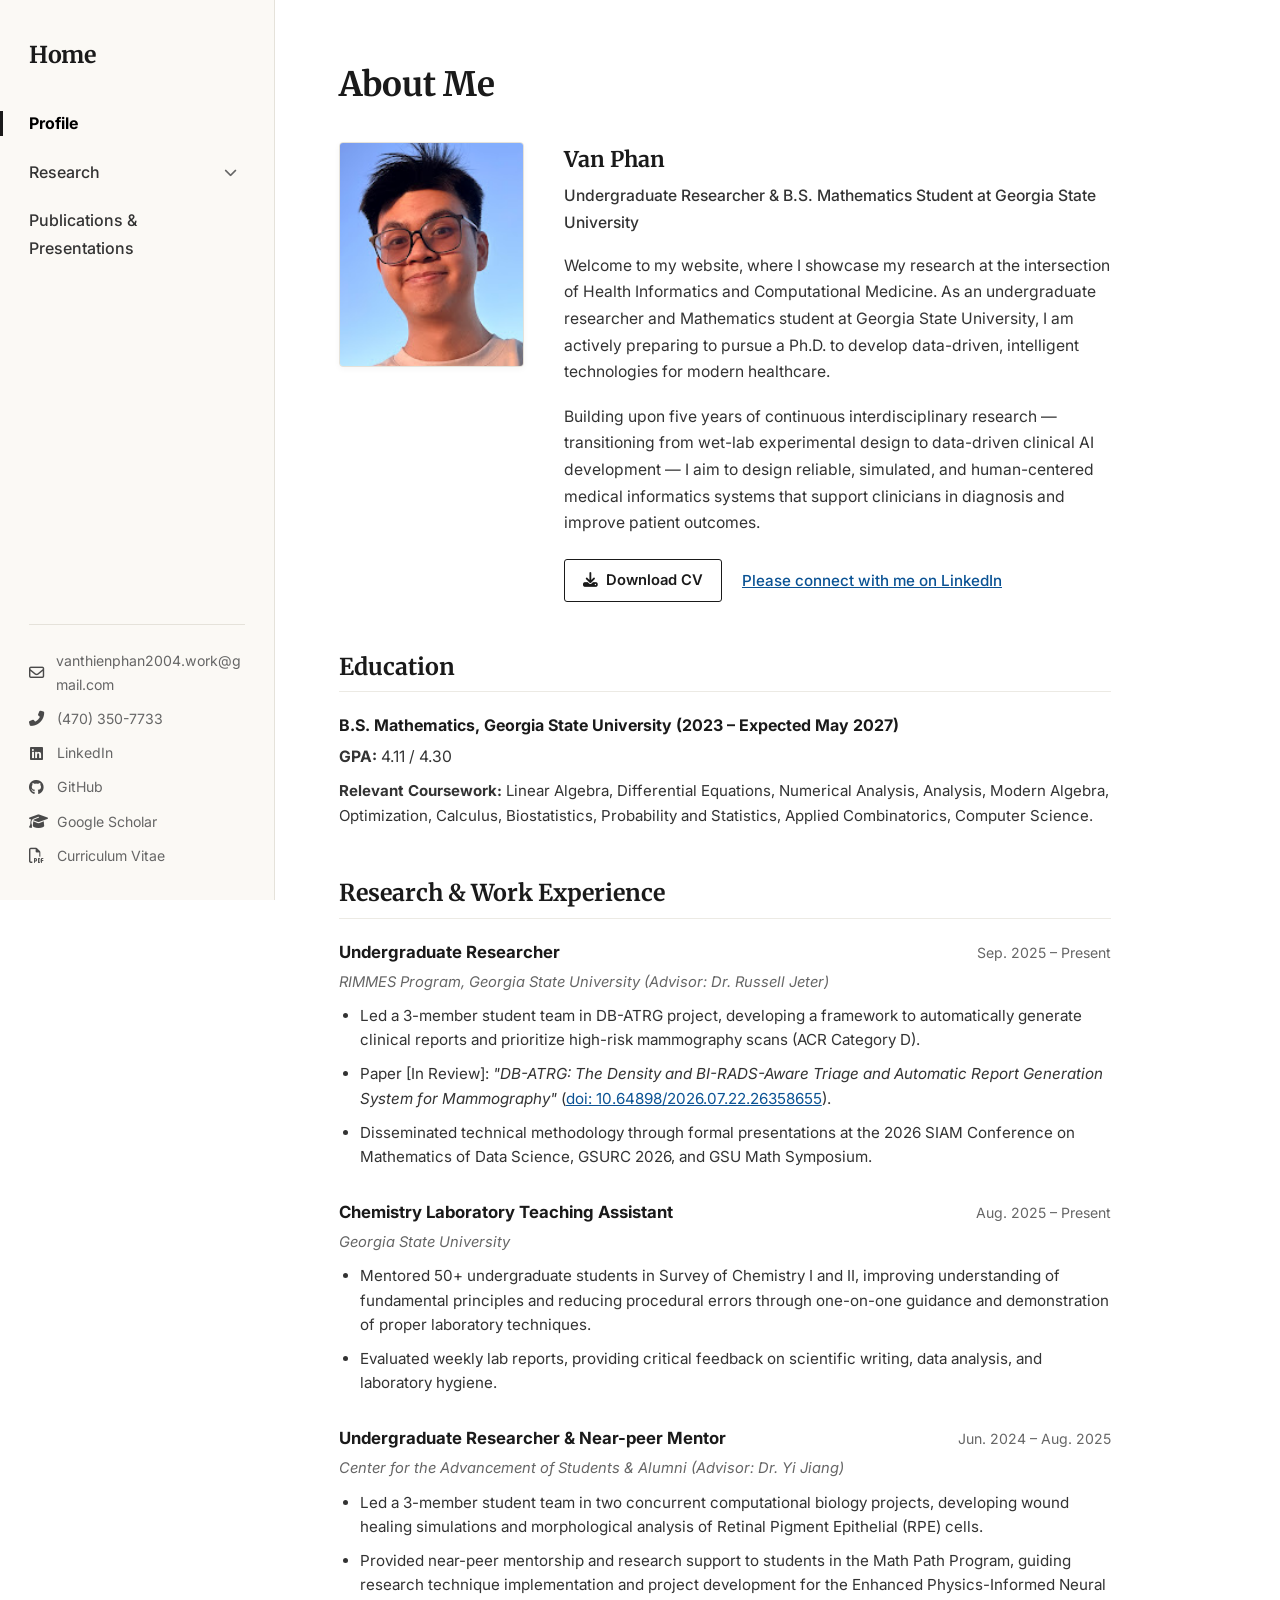
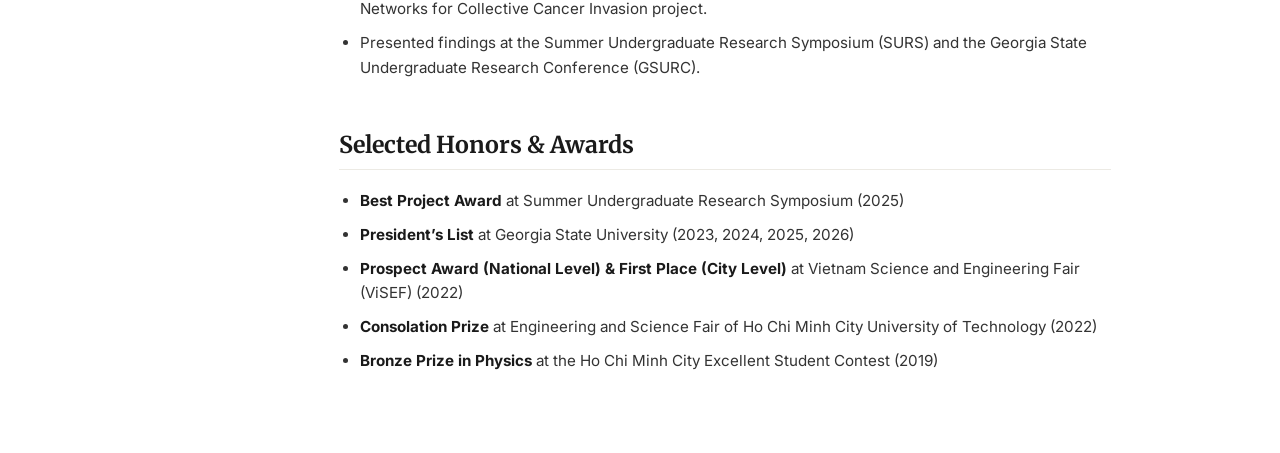
==== index.html @ c74ce510 "Big Upgrade: - New multipages UI - New Projects" ====
<!DOCTYPE html>
<html lang="en">

<head>
    <meta charset="UTF-8">
    <meta name="viewport" content="width=device-width, initial-scale=1.0">
    <meta name="description"
        content="Van Phan — Researcher in Health Informatics, Computational Medicine, and Biomedical Sciences at Georgia State University.">
    <title>Van Phan | Profile & Research</title>

    <!-- Font Awesome & CSS -->
    <link rel="stylesheet" href="https://cdnjs.cloudflare.com/ajax/libs/font-awesome/6.5.1/css/all.min.css">
    <link rel="stylesheet" href="styles.css">
</head>

<body>
    <!-- Mobile Sticky Header -->
    <header class="mobile-header">
        <a href="index.html" class="mobile-title">Home</a>
        <button class="mobile-toggle" id="mobileToggle" aria-label="Toggle Navigation">
            <span></span>
            <span></span>
            <span></span>
        </button>
    </header>

    <div class="sidebar-overlay" id="sidebarOverlay"></div>

    <div class="app-container">
        <!-- Sidebar Navigation (Desktop Left Column) -->
        <aside class="sidebar" id="sidebar">
            <div class="sidebar-top">
                <a href="index.html" class="sidebar-brand">
                    <div class="sidebar-title">Home</div>
                </a>

                <nav class="sidebar-nav">
                    <ul class="nav-list">
                        <li class="nav-item">
                            <div class="nav-link-row">
                                <a href="index.html" class="nav-link active">Profile</a>
                            </div>
                        </li>
                        <li class="nav-item">
                            <div class="nav-link-row">
                                <a href="research.html" class="nav-link">Research</a>
                                <button type="button" class="dropdown-toggle-btn" aria-label="Toggle Research Menu">
                                    <i class="fas fa-chevron-down dropdown-icon"></i>
                                </button>
                            </div>
                            <ul class="sub-nav-list">
                                <li><a href="research/db-atrg.html" class="sub-nav-link">DB-ATRG Mammography</a></li>
                                <li><a href="research/stroke-rehab.html" class="sub-nav-link">Time Series Classification</a></li>
                                <li><a href="research/wound-healing.html" class="sub-nav-link">Modeling Wound Healing</a></li>
                                <li><a href="research/rpe-morphology.html" class="sub-nav-link">Morphological Analysis</a></li>
                                <li><a href="research/pinns-cancer.html" class="sub-nav-link">Enhanced PINNs</a></li>
                                <li><a href="research/acharan-sulfate.html" class="sub-nav-link">Laboratory Rearing Model</a></li>
                            </ul>
                        </li>
                        <li class="nav-item">
                            <div class="nav-link-row">
                                <a href="publications.html" class="nav-link">Publications &amp; Presentations</a>
                            </div>
                        </li>
                    </ul>
                </nav>
            </div>

            <!-- Contact & Social Details -->
            <div class="sidebar-contact">
                <ul class="contact-list">
                    <li class="contact-item">
                        <a href="mailto:vanthienphan2004.work@gmail.com" onclick="copyEmail(event)" title="Click to copy email">
                            <i class="far fa-envelope"></i>
                            <span>vanthienphan2004.work@gmail.com</span>
                        </a>
                    </li>
                    <li class="contact-item">
                        <a href="tel:+14703507733">
                            <i class="fas fa-phone-alt"></i>
                            <span>(470) 350-7733</span>
                        </a>
                    </li>
                    <li class="contact-item">
                        <a href="https://www.linkedin.com/in/van-phan-241770242/" target="_blank" rel="noopener noreferrer">
                            <i class="fab fa-linkedin"></i>
                            <span>LinkedIn</span>
                        </a>
                    </li>
                    <li class="contact-item">
                        <a href="https://github.com/vanthienphan2004" target="_blank" rel="noopener noreferrer">
                            <i class="fab fa-github"></i>
                            <span>GitHub</span>
                        </a>
                    </li>
                    <li class="contact-item">
                        <a href="https://scholar.google.com/citations?view_op=list_works&hl=en&user=SaQCGggAAAAJ" target="_blank" rel="noopener noreferrer">
                            <i class="fas fa-graduation-cap"></i>
                            <span>Google Scholar</span>
                        </a>
                    </li>
                    <li class="contact-item">
                        <a href="VanPhan_Resume.pdf" target="_blank" rel="noopener noreferrer">
                            <i class="far fa-file-pdf"></i>
                            <span>Curriculum Vitae</span>
                        </a>
                    </li>
                </ul>
            </div>
        </aside>

        <!-- Main Content Area -->
        <main class="main-wrapper">
            <div class="content-container">
                <!-- About Me Section -->
                <section class="profile-section">
                    <h1 class="page-title">About Me</h1>
                    
                    <div class="profile-header-grid">
                        <div class="profile-avatar-box">
                            <img src="images/profile_picture.JPG" alt="Van Phan" class="profile-avatar-img">
                        </div>

                        <div class="profile-bio-box">
                            <div class="profile-name">Van Phan</div>
                            <div class="profile-role">Undergraduate Researcher &amp; B.S. Mathematics Student at Georgia State University</div>
                            
                            <p>
                                Welcome to my website, where I showcase my research at the intersection of Health Informatics and Computational Medicine. As an undergraduate researcher and Mathematics student at Georgia State University, I am actively preparing to pursue a Ph.D. to develop data-driven, intelligent technologies for modern healthcare.
                            </p>
                            <p>
                                Building upon five years of continuous interdisciplinary research — transitioning from wet-lab experimental design to data-driven clinical AI development — I aim to design reliable, simulated, and human-centered medical informatics systems that support clinicians in diagnosis and improve patient outcomes.
                            </p>

                            <div class="profile-actions">
                                <a href="VanPhan_Resume.pdf" class="btn-cv" target="_blank" rel="noopener noreferrer">
                                    <i class="fas fa-download"></i> Download CV
                                </a>
                                <a href="https://www.linkedin.com/in/van-phan-241770242/" class="btn-link-action" target="_blank" rel="noopener noreferrer">
                                    Please connect with me on LinkedIn
                                </a>
                            </div>
                        </div>
                    </div>
                </section>

                <!-- Education Section -->
                <section class="education-section">
                    <h2 class="block-title">Education</h2>
                    <div class="education-block">
                        <div class="education-title">B.S. Mathematics, Georgia State University (2023 – Expected May 2027)</div>
                        <p style="margin-bottom: 0.5rem;"><strong>GPA:</strong> 4.11 / 4.30</p>
                        <p class="coursework-text">
                            <strong>Relevant Coursework:</strong> Linear Algebra, Differential Equations, Numerical Analysis, Analysis, Modern Algebra, Optimization, Calculus, Biostatistics, Probability and Statistics, Applied Combinatorics, Computer Science.
                        </p>
                    </div>
                </section>

                <!-- Research & Work Experience Section -->
                <section class="experience-section">
                    <h2 class="block-title">Research &amp; Work Experience</h2>

                    <!-- RIMMES -->
                    <div class="experience-block">
                        <div class="experience-header">
                            <div class="experience-title">Undergraduate Researcher</div>
                            <div class="experience-date">Sep. 2025 – Present</div>
                        </div>
                        <div class="experience-org">RIMMES Program, Georgia State University (Advisor: Dr. Russell Jeter)</div>
                        <ul class="academic-list">
                            <li>Led a 3-member student team in DB-ATRG project, developing a framework to automatically generate clinical reports and prioritize high-risk mammography scans (ACR Category D).</li>
                            <li>Paper [In Review]: <em>"DB-ATRG: The Density and BI-RADS-Aware Triage and Automatic Report Generation System for Mammography"</em> (<a href="https://doi.org/10.64898/2026.07.22.26358655" target="_blank" class="text-link">doi: 10.64898/2026.07.22.26358655</a>).</li>
                            <li>Disseminated technical methodology through formal presentations at the 2026 SIAM Conference on Mathematics of Data Science, GSURC 2026, and GSU Math Symposium.</li>
                        </ul>
                    </div>

                    <!-- Chemistry TA -->
                    <div class="experience-block">
                        <div class="experience-header">
                            <div class="experience-title">Chemistry Laboratory Teaching Assistant</div>
                            <div class="experience-date">Aug. 2025 – Present</div>
                        </div>
                        <div class="experience-org">Georgia State University</div>
                        <ul class="academic-list">
                            <li>Mentored 50+ undergraduate students in Survey of Chemistry I and II, improving understanding of fundamental principles and reducing procedural errors through one-on-one guidance and demonstration of proper laboratory techniques.</li>
                            <li>Evaluated weekly lab reports, providing critical feedback on scientific writing, data analysis, and laboratory hygiene.</li>
                        </ul>
                    </div>

                    <!-- CASA -->
                    <div class="experience-block">
                        <div class="experience-header">
                            <div class="experience-title">Undergraduate Researcher &amp; Near-peer Mentor</div>
                            <div class="experience-date">Jun. 2024 – Aug. 2025</div>
                        </div>
                        <div class="experience-org">Center for the Advancement of Students &amp; Alumni (Advisor: Dr. Yi Jiang)</div>
                        <ul class="academic-list">
                            <li>Led a 3-member student team in two concurrent computational biology projects, developing wound healing simulations and morphological analysis of Retinal Pigment Epithelial (RPE) cells.</li>
                            <li>Provided near-peer mentorship and research support to students in the Math Path Program, guiding research technique implementation and project development for the Enhanced Physics-Informed Neural Networks for Collective Cancer Invasion project.</li>
                            <li>Presented findings at the Summer Undergraduate Research Symposium (SURS) and the Georgia State Undergraduate Research Conference (GSURC).</li>
                        </ul>
                    </div>
                </section>

                <!-- Selected Honors & Awards -->
                <section class="honors-section">
                    <h2 class="block-title">Selected Honors &amp; Awards</h2>
                    <ul class="academic-list">
                        <li><strong>Best Project Award</strong> at Summer Undergraduate Research Symposium (2025)</li>
                        <li><strong>President’s List</strong> at Georgia State University (2023, 2024, 2025, 2026)</li>
                        <li><strong>Prospect Award (National Level) &amp; First Place (City Level)</strong> at Vietnam Science and Engineering Fair (ViSEF) (2022)</li>
                        <li><strong>Consolation Prize</strong> at Engineering and Science Fair of Ho Chi Minh City University of Technology (2022)</li>
                        <li><strong>Bronze Prize in Physics</strong> at the Ho Chi Minh City Excellent Student Contest (2019)</li>
                    </ul>
                </section>
            </div>
        </main>
    </div>

    <!-- Scripts -->
    <script src="script.js"></script>
</body>

</html>
---- styles.css ----
/* ==========================================================================
   Academic Portfolio Design System
   Inspired by classic academic researcher layout (sidebar + clean serif headings)
   ========================================================================== */

@import url('https://fonts.googleapis.com/css2?family=Inter:wght@300;400;500;600;700&family=Merriweather:ital,wght@0,300;0,400;0,700;0,900;1,300;1,400&display=swap');

:root {
    --font-heading: 'Merriweather', Georgia, 'Times New Roman', serif;
    --font-body: 'Inter', -apple-system, BlinkMacSystemFont, 'Segoe UI', Roboto, Helvetica, Arial, sans-serif;
    
    --bg-main: #ffffff;
    --bg-sidebar: #fbf9f5;
    --bg-card: #ffffff;
    --bg-tag: #f2efe9;
    --bg-poster: #f9f8f5;
    
    --border-color: #e5e2da;
    --border-subtle: #eceae4;
    --border-accent: #222222;
    
    --text-primary: #1a1a1a;
    --text-secondary: #333333;
    --text-muted: #666666;
    --text-link: #0b5394;
    --text-link-hover: #073763;
    
    --sidebar-width: 275px;
    --content-max-width: 900px;
    
    --transition: all 0.2s ease-in-out;
}

*, *::before, *::after {
    box-sizing: border-box;
    margin: 0;
    padding: 0;
}

html {
    font-size: 16px;
    scroll-behavior: smooth;
    overflow-x: hidden;
}

body {
    font-family: var(--font-body);
    color: var(--text-primary);
    background-color: var(--bg-main);
    line-height: 1.7;
    -webkit-font-smoothing: antialiased;
    -moz-osx-font-smoothing: grayscale;
    overflow-x: hidden;
    width: 100%;
}

/* --------------------------------------------------------------------------
   Layout Structure: Desktop Sidebar + Content
   -------------------------------------------------------------------------- */
.app-container {
    display: flex;
    min-height: 100vh;
    width: 100%;
}

/* Sidebar */
.sidebar {
    width: var(--sidebar-width);
    background-color: var(--bg-sidebar);
    border-right: 1px solid var(--border-color);
    position: fixed;
    top: 0;
    bottom: 0;
    left: 0;
    display: flex;
    flex-direction: column;
    justify-content: space-between;
    padding: 2.5rem 1.8rem 2rem;
    z-index: 100;
    overflow-y: auto;
}

/* Sidebar Brand */
.sidebar-brand {
    text-decoration: none;
    color: var(--text-primary);
    display: block;
    margin-bottom: 2.2rem;
}

.sidebar-title {
    font-family: var(--font-heading);
    font-size: 1.45rem;
    font-weight: 700;
    line-height: 1.25;
    color: var(--text-primary);
    letter-spacing: -0.01em;
}

.sidebar-subtitle {
    font-family: var(--font-heading);
    font-size: 1.2rem;
    font-weight: 400;
    color: var(--text-secondary);
    display: block;
    margin-top: 0.15rem;
}

/* Sidebar Navigation */
.sidebar-nav {
    margin-bottom: auto;
}

.nav-list {
    list-style: none;
    display: flex;
    flex-direction: column;
    gap: 0.65rem;
}

.nav-item {
    position: relative;
}

.nav-link-row {
    display: flex;
    align-items: center;
    justify-content: space-between;
    position: relative;
}

.nav-link {
    display: inline-block;
    font-size: 1rem;
    font-weight: 500;
    color: var(--text-secondary);
    text-decoration: none;
    padding: 0.35rem 0;
    transition: var(--transition);
    flex: 1;
}

.nav-link:hover {
    color: #000000;
    font-weight: 600;
}

.nav-link.active {
    color: #000000;
    font-weight: 700;
}

.nav-item.has-active > .nav-link-row > .nav-link,
.nav-link.active {
    font-weight: 700;
    color: #000000;
}

.nav-link.active::before,
.nav-item.has-active::before {
    content: '';
    position: absolute;
    left: -1.8rem;
    top: 0.4rem;
    bottom: 0.4rem;
    width: 3px;
    background-color: var(--text-primary);
}

/* Dropdown Toggle Button */
.dropdown-toggle-btn {
    background: none;
    border: none;
    cursor: pointer;
    padding: 0.4rem 0.5rem;
    color: var(--text-muted);
    font-size: 0.82rem;
    display: inline-flex;
    align-items: center;
    justify-content: center;
    transition: var(--transition);
    border-radius: 3px;
}

.dropdown-toggle-btn:hover {
    color: #000000;
    background-color: rgba(0, 0, 0, 0.05);
}

.dropdown-icon {
    transition: transform 0.25s ease;
}

.nav-item.open .dropdown-icon {
    transform: rotate(180deg);
}

/* Submenu - Collapsible */
.sub-nav-list {
    list-style: none;
    padding-left: 0.9rem;
    margin-top: 0.4rem;
    display: none;
    flex-direction: column;
    gap: 0.4rem;
    border-left: 1.5px solid var(--border-color);
}

.nav-item.open .sub-nav-list {
    display: flex;
}

.sub-nav-link {
    font-size: 0.88rem;
    color: var(--text-muted);
    text-decoration: none;
    display: block;
    line-height: 1.35;
    padding: 0.2rem 0;
    transition: var(--transition);
}

.sub-nav-link:hover,
.sub-nav-link.active {
    color: #000000;
    font-weight: 600;
}

/* Sidebar Contact Footer */
.sidebar-contact {
    margin-top: 2rem;
    padding-top: 1.5rem;
    border-top: 1px solid var(--border-color);
}

.contact-list {
    list-style: none;
    display: flex;
    flex-direction: column;
    gap: 0.65rem;
}

.contact-item a {
    display: flex;
    align-items: center;
    gap: 0.75rem;
    font-size: 0.88rem;
    color: var(--text-muted);
    text-decoration: none;
    word-break: break-word;
    transition: var(--transition);
}

.contact-item a:hover {
    color: var(--text-primary);
}

.contact-item i {
    width: 16px;
    font-size: 0.95rem;
    text-align: center;
    color: #4a4a4a;
}

/* Main Content Area */
.main-wrapper {
    margin-left: var(--sidebar-width);
    flex: 1;
    min-height: 100vh;
    background-color: var(--bg-main);
    display: flex;
    flex-direction: column;
}

.content-container {
    max-width: var(--content-max-width);
    width: 100%;
    margin: 0;
    padding: 3.5rem 4rem 5rem;
}

/* --------------------------------------------------------------------------
   Typography & Sections
   -------------------------------------------------------------------------- */
h1.page-title,
.section-title {
    font-family: var(--font-heading);
    font-size: 2.1rem;
    font-weight: 700;
    color: var(--text-primary);
    margin-bottom: 1.8rem;
    letter-spacing: -0.01em;
}

h2.block-title {
    font-family: var(--font-heading);
    font-size: 1.45rem;
    font-weight: 700;
    color: var(--text-primary);
    margin-top: 2.8rem;
    margin-bottom: 1.2rem;
    padding-bottom: 0.3rem;
    border-bottom: 1px solid var(--border-subtle);
}

h3.item-title {
    font-family: var(--font-body);
    font-size: 1.05rem;
    font-weight: 700;
    color: var(--text-primary);
    margin-bottom: 0.25rem;
}

p {
    font-size: 0.98rem;
    color: var(--text-secondary);
    margin-bottom: 1.1rem;
    line-height: 1.7;
}

a.text-link {
    color: var(--text-link);
    text-decoration: underline;
    transition: var(--transition);
}

a.text-link:hover {
    color: var(--text-link-hover);
}

/* --------------------------------------------------------------------------
   Profile / About Me Section (Matching Reference Image)
   -------------------------------------------------------------------------- */
.profile-header-grid {
    display: flex;
    gap: 2.5rem;
    align-items: flex-start;
    margin-bottom: 2.5rem;
}

.profile-avatar-box {
    flex-shrink: 0;
    width: 185px;
    height: 225px;
    background-color: #f2efe9;
    border: 1px solid var(--border-color);
    border-radius: 4px;
    overflow: hidden;
    display: flex;
    flex-direction: column;
    align-items: center;
    justify-content: center;
    position: relative;
    box-shadow: 0 2px 6px rgba(0, 0, 0, 0.04);
}

.profile-avatar-box img {
    width: 100%;
    height: 100%;
    object-fit: cover;
    display: block;
}

.profile-avatar-placeholder {
    display: flex;
    flex-direction: column;
    align-items: center;
    justify-content: center;
    gap: 0.5rem;
    color: var(--text-muted);
}

.profile-avatar-placeholder i {
    font-size: 3.5rem;
    color: #a8a49c;
}

.profile-avatar-placeholder span {
    font-size: 0.78rem;
    text-transform: uppercase;
    letter-spacing: 0.08em;
    color: #8c8880;
    font-weight: 600;
}

.profile-bio-box {
    flex: 1;
}

.profile-name {
    font-family: var(--font-heading);
    font-size: 1.35rem;
    font-weight: 700;
    color: var(--text-primary);
    margin-bottom: 0.3rem;
}

.profile-role {
    font-size: 0.98rem;
    font-weight: 500;
    color: var(--text-secondary);
    margin-bottom: 1rem;
}

.profile-actions {
    display: flex;
    align-items: center;
    gap: 1.25rem;
    margin-top: 1.4rem;
    flex-wrap: wrap;
}

.btn-cv {
    display: inline-flex;
    align-items: center;
    gap: 0.45rem;
    border: 1.5px solid #1a1a1a;
    padding: 0.5rem 1.15rem;
    font-size: 0.92rem;
    font-weight: 600;
    color: #1a1a1a;
    background-color: transparent;
    text-decoration: none;
    border-radius: 3px;
    transition: var(--transition);
}

.btn-cv:hover {
    background-color: #1a1a1a;
    color: #ffffff;
}

.btn-link-action {
    color: var(--text-link);
    text-decoration: underline;
    font-size: 0.95rem;
    font-weight: 500;
    transition: var(--transition);
}

.btn-link-action:hover {
    color: var(--text-link-hover);
}

/* --------------------------------------------------------------------------
   Lists: Education, Experience, Honors
   -------------------------------------------------------------------------- */
.education-block {
    margin-bottom: 1.5rem;
}

.education-title {
    font-weight: 700;
    color: var(--text-primary);
    margin-bottom: 0.35rem;
}

.coursework-text {
    color: var(--text-secondary);
    font-size: 0.94rem;
    line-height: 1.65;
}

.academic-list {
    list-style: disc;
    padding-left: 1.3rem;
    margin-top: 0.6rem;
    display: flex;
    flex-direction: column;
    gap: 0.6rem;
}

.academic-list li {
    font-size: 0.95rem;
    color: var(--text-secondary);
    line-height: 1.6;
}

.academic-list li strong {
    color: var(--text-primary);
}

.experience-block {
    margin-bottom: 1.8rem;
}

.experience-header {
    display: flex;
    justify-content: space-between;
    align-items: baseline;
    flex-wrap: wrap;
    gap: 0.4rem;
    margin-bottom: 0.2rem;
}

.experience-title {
    font-size: 1.05rem;
    font-weight: 700;
    color: var(--text-primary);
}

.experience-date {
    font-size: 0.88rem;
    color: var(--text-muted);
}

.experience-org {
    font-size: 0.92rem;
    color: var(--text-muted);
    font-style: italic;
    margin-bottom: 0.4rem;
}

/* --------------------------------------------------------------------------
   Research Page & Project Cards
   -------------------------------------------------------------------------- */
.research-interests-box {
    background-color: var(--bg-sidebar);
    border: 1px solid var(--border-color);
    border-radius: 4px;
    padding: 1.4rem 1.6rem;
    margin-bottom: 2.5rem;
}

.interests-grid {
    display: grid;
    grid-template-columns: repeat(auto-fit, minmax(240px, 1fr));
    gap: 1rem;
    margin-top: 0.8rem;
}

.interest-item {
    display: flex;
    align-items: flex-start;
    gap: 0.65rem;
    font-size: 0.93rem;
    color: var(--text-secondary);
}

.interest-item i {
    margin-top: 0.3rem;
    color: #444;
    font-size: 0.85rem;
}

.project-card-link {
    text-decoration: none;
    color: inherit;
    display: block;
    margin-bottom: 1.8rem;
}

.research-card {
    border: 1px solid var(--border-color);
    border-radius: 4px;
    padding: 1.5rem 1.8rem;
    background-color: var(--bg-card);
    transition: var(--transition);
}

.research-card:hover {
    border-color: #222222;
    box-shadow: 0 4px 12px rgba(0, 0, 0, 0.05);
    transform: translateY(-2px);
}

.research-card-header {
    display: flex;
    justify-content: space-between;
    align-items: flex-start;
    gap: 1rem;
    margin-bottom: 0.5rem;
}

.research-card-title {
    font-family: var(--font-heading);
    font-size: 1.25rem;
    font-weight: 700;
    color: var(--text-primary);
    line-height: 1.35;
}

.research-card-meta {
    font-size: 0.88rem;
    color: var(--text-muted);
    margin-bottom: 0.8rem;
}

.research-card-meta strong {
    color: var(--text-secondary);
}

.tag-row {
    display: flex;
    flex-wrap: wrap;
    gap: 0.45rem;
    margin-top: 0.9rem;
}

.tag-pill {
    font-size: 0.78rem;
    background-color: var(--bg-tag);
    color: #4a4740;
    border: 1px solid var(--border-color);
    padding: 0.18rem 0.6rem;
    border-radius: 2px;
    font-weight: 500;
}

/* --------------------------------------------------------------------------
   Individual Research Project Detail Page
   -------------------------------------------------------------------------- */
.project-meta-table {
    width: 100%;
    margin-bottom: 2rem;
    border-collapse: collapse;
}

.project-meta-table td {
    padding: 0.55rem 0;
    font-size: 0.94rem;
    vertical-align: top;
    border-bottom: 1px solid var(--border-subtle);
    word-break: break-word;
}

.project-meta-table td.meta-label {
    width: 130px;
    font-weight: 700;
    color: var(--text-primary);
}

.project-meta-table td.meta-val {
    color: var(--text-secondary);
}

/* Poster Placeholder Container */
.poster-container {
    margin: 2rem 0;
    background-color: var(--bg-poster);
    border: 1px solid var(--border-color);
    border-radius: 4px;
    overflow: hidden;
    display: flex;
    flex-direction: column;
    align-items: center;
    box-shadow: 0 2px 8px rgba(0, 0, 0, 0.04);
}

.poster-preview-box {
    width: 100%;
    min-height: 380px;
    display: flex;
    flex-direction: column;
    align-items: center;
    justify-content: center;
    padding: 3rem 2rem;
    text-align: center;
    border-bottom: 1px solid var(--border-color);
    background: linear-gradient(180deg, #fbfaf7 0%, #f4f1ea 100%);
    position: relative;
}

.poster-preview-box i {
    font-size: 3.5rem;
    color: #8c8880;
    margin-bottom: 1rem;
}

.poster-preview-box h4 {
    font-family: var(--font-heading);
    font-size: 1.15rem;
    font-weight: 700;
    color: var(--text-primary);
    max-width: 600px;
    margin-bottom: 0.4rem;
}

.poster-preview-box p {
    font-size: 0.88rem;
    color: var(--text-muted);
    margin-bottom: 0;
}

.poster-container a.poster-link {
    display: block;
    width: 100%;
    text-align: center;
    background-color: #faf9f6;
    border-bottom: 1px solid var(--border-color);
    cursor: zoom-in;
    text-decoration: none;
    padding: 0.5rem;
}

.poster-img {
    max-width: 100%;
    height: auto;
    display: block;
    margin: 0 auto;
    border-radius: 2px;
    box-shadow: 0 4px 16px rgba(0, 0, 0, 0.05);
    transition: opacity 0.2s ease, transform 0.2s ease;
}

.poster-container a.poster-link:hover .poster-img {
    opacity: 0.97;
}

.poster-toolbar {
    width: 100%;
    padding: 0.8rem 1.4rem;
    display: flex;
    justify-content: space-between;
    align-items: center;
    background-color: #ffffff;
    font-size: 0.88rem;
    color: var(--text-muted);
}

.poster-toolbar-links {
    display: flex;
    gap: 1rem;
}

.poster-toolbar-links a {
    color: var(--text-link);
    text-decoration: underline;
    font-weight: 500;
}

.project-btn-row {
    display: flex;
    gap: 1rem;
    flex-wrap: wrap;
    margin-top: 2rem;
    padding-top: 1.5rem;
    border-top: 1px solid var(--border-color);
}

.back-link {
    display: inline-flex;
    align-items: center;
    gap: 0.4rem;
    color: var(--text-muted);
    text-decoration: none;
    font-size: 0.9rem;
    margin-bottom: 1.5rem;
    transition: var(--transition);
}

.back-link:hover {
    color: var(--text-primary);
}

/* --------------------------------------------------------------------------
   Publications Page
   -------------------------------------------------------------------------- */
.publication-entry {
    margin-bottom: 1.6rem;
    padding-bottom: 1.2rem;
    border-bottom: 1px solid var(--border-subtle);
}

.pub-title {
    font-size: 1rem;
    font-weight: 700;
    color: var(--text-primary);
    margin-bottom: 0.25rem;
}

.pub-meta {
    font-size: 0.9rem;
    color: var(--text-muted);
    margin-bottom: 0.35rem;
}

.pub-links {
    font-size: 0.88rem;
    display: flex;
    gap: 1.1rem;
    align-items: center;
}

.pub-status-badge {
    display: inline-block;
    font-size: 0.74rem;
    font-weight: 700;
    text-transform: uppercase;
    background-color: #e6edf4;
    color: #0b5394;
    padding: 0.15rem 0.45rem;
    border-radius: 2px;
    letter-spacing: 0.04em;
    margin-right: 0.4rem;
}

/* --------------------------------------------------------------------------
   Mobile Header & Hamburger Menu
   -------------------------------------------------------------------------- */
.mobile-header {
    display: none;
    position: fixed;
    top: 0;
    left: 0;
    right: 0;
    height: 60px;
    background-color: var(--bg-sidebar);
    border-bottom: 1px solid var(--border-color);
    padding: 0 1.5rem;
    align-items: center;
    justify-content: space-between;
    z-index: 1000;
}

.mobile-title {
    font-family: var(--font-heading);
    font-size: 1.15rem;
    font-weight: 700;
    color: var(--text-primary);
    text-decoration: none;
}

.mobile-toggle {
    background: none;
    border: none;
    cursor: pointer;
    padding: 0.5rem;
    display: flex;
    flex-direction: column;
    gap: 5px;
}

.mobile-toggle span {
    display: block;
    width: 22px;
    height: 2px;
    background-color: var(--text-primary);
    transition: transform 0.25s ease, opacity 0.25s ease;
}

.mobile-toggle.open span:nth-child(1) {
    transform: translateY(7px) rotate(45deg);
}

.mobile-toggle.open span:nth-child(2) {
    opacity: 0;
}

.mobile-toggle.open span:nth-child(3) {
    transform: translateY(-7px) rotate(-45deg);
}

.sidebar-overlay {
    display: none;
    position: fixed;
    top: 0;
    left: 0;
    right: 0;
    bottom: 0;
    background-color: rgba(0, 0, 0, 0.35);
    z-index: 95;
    opacity: 0;
    transition: opacity 0.3s ease;
}

/* Toast Message */
.toast-msg {
    position: fixed;
    bottom: 2rem;
    right: 2rem;
    background-color: #1a1a1a;
    color: #ffffff;
    padding: 0.75rem 1.25rem;
    font-size: 0.88rem;
    border-radius: 4px;
    box-shadow: 0 4px 12px rgba(0, 0, 0, 0.15);
    opacity: 0;
    transform: translateY(10px);
    transition: all 0.25s ease;
    z-index: 2000;
    pointer-events: none;
}

.toast-msg.show {
    opacity: 1;
    transform: translateY(0);
}

/* --------------------------------------------------------------------------
   Responsive Breakpoints
   -------------------------------------------------------------------------- */
/* --------------------------------------------------------------------------
   Responsive Breakpoints - Mobile Top Navigation with Smart Hide/Show
   -------------------------------------------------------------------------- */
@media (max-width: 850px) {
    /* Hide old mobile hamburger header and backdrop overlay */
    .mobile-header {
        display: none !important;
    }
    
    .sidebar-overlay {
        display: none !important;
    }
    
    /* Top-positioned Navigation Header */
    .sidebar {
        position: fixed;
        top: 0;
        left: 0;
        right: 0;
        bottom: auto !important;
        width: 100%;
        height: auto !important;
        min-height: 0 !important;
        max-height: none;
        display: flex;
        flex-direction: column;
        justify-content: flex-start !important;
        padding: 0.65rem 1.25rem 0.5rem !important;
        overflow: visible;
        background-color: var(--bg-sidebar);
        border-right: none;
        border-bottom: 1px solid var(--border-color);
        box-shadow: 0 2px 10px rgba(0, 0, 0, 0.05);
        z-index: 1000;
        transform: translateY(0);
        transition: transform 0.28s cubic-bezier(0.16, 1, 0.3, 1), box-shadow 0.2s ease;
    }
    
    /* Smart Hide state when scrolling down */
    .sidebar.nav-hidden {
        transform: translateY(-100%) !important;
        box-shadow: none;
        pointer-events: none;
    }
    
    /* Sidebar Top & Brand */
    .sidebar-top {
        padding: 0 !important;
    }
    
    .sidebar-brand {
        margin-bottom: 0.45rem;
        display: inline-block;
    }
    
    .sidebar-title {
        font-size: 1.25rem;
        font-family: var(--font-heading);
        font-weight: 700;
        color: var(--text-primary);
        letter-spacing: -0.01em;
    }
    
    .sidebar-nav {
        margin-bottom: 0 !important;
    }

    /* Inline Horizontal Navigation Menu */
    .sidebar-nav .nav-list {
        display: flex;
        flex-direction: row;
        flex-wrap: wrap;
        align-items: center;
        gap: 0.4rem 1.4rem;
    }
    
    .sidebar-nav .nav-item {
        position: relative;
        margin: 0;
    }
    
    .sidebar-nav .nav-link-row {
        display: inline-flex;
        align-items: center;
        gap: 0.2rem;
    }
    
    .sidebar-nav .nav-link {
        padding: 0.2rem 0;
        font-size: 0.95rem;
        font-weight: 600;
        color: var(--text-secondary);
    }
    
    .sidebar-nav .nav-link:hover,
    .sidebar-nav .nav-link.active,
    .sidebar-nav .nav-item.has-active > .nav-link-row > .nav-link {
        color: #000000;
        font-weight: 700;
    }
    
    /* Remove vertical active indicator bar on mobile */
    .sidebar-nav .nav-link.active::before,
    .sidebar-nav .nav-item.has-active::before {
        display: none;
    }
    
    /* Dropdown Toggle Chevron */
    .dropdown-toggle-btn {
        padding: 0.2rem 0.3rem;
        font-size: 0.75rem;
        color: var(--text-muted);
    }
    
    /* Floating Dropdown Submenu on Mobile */
    .sidebar .sub-nav-list {
        position: absolute;
        top: calc(100% + 6px);
        left: 0;
        min-width: 270px;
        background-color: #ffffff;
        border: 1px solid var(--border-color);
        border-radius: 4px;
        box-shadow: 0 8px 24px rgba(0, 0, 0, 0.12);
        padding: 0.4rem 0;
        z-index: 1010;
        border-left: none;
        display: none;
        flex-direction: column;
        gap: 0;
    }
    
    .nav-item.open .sub-nav-list {
        display: flex;
    }
    
    .sub-nav-link {
        padding: 0.6rem 1rem;
        font-size: 0.86rem;
        color: var(--text-secondary);
        border-bottom: 1px solid #f2f0eb;
        line-height: 1.35;
    }
    
    .sub-nav-link:last-child {
        border-bottom: none;
    }
    
    .sub-nav-link:hover,
    .sub-nav-link.active {
        background-color: var(--bg-sidebar);
        color: #000000;
        font-weight: 600;
    }
    
    /* Sidebar Contact Section */
    .sidebar-contact {
        margin-top: 0.35rem;
        padding: 0.35rem 0 0.1rem;
        border-top: 1px solid var(--border-color);
    }
    
    .contact-list {
        display: flex;
        flex-wrap: wrap;
        gap: 0.4rem 1.25rem;
        align-items: center;
    }
    
    .contact-item a {
        font-size: 0.82rem;
        gap: 0.45rem;
        color: var(--text-secondary);
        white-space: nowrap;
    }
    
    .contact-item a span {
        overflow: hidden;
        text-overflow: ellipsis;
    }
    
    /* Colored Icons matching reference */
    .contact-item a .fa-envelope {
        color: #d9534f;
    }
    
    .contact-item a .fa-phone-alt {
        color: #27ae60;
    }
    
    .contact-item a .fa-linkedin {
        color: #0077b5;
    }
    
    .contact-item a .fa-github {
        color: #24292e;
    }
    
    .contact-item a .fa-graduation-cap {
        color: #4285f4;
    }
    
    .contact-item a .fa-file-pdf {
        color: #8e44ad;
    }
    
    /* Main Content Wrapper */
    .main-wrapper {
        margin-left: 0;
        margin-top: 120px; /* Fallback until JS computes precise offset */
    }
    
    .content-container {
        padding: 2rem 1.4rem 4rem;
    }
    
    .profile-header-grid {
        flex-direction: column;
        align-items: center;
        text-align: center;
        gap: 1.5rem;
    }
    
    .profile-actions {
        justify-content: center;
    }
    
    .poster-preview-box {
        min-height: 280px;
        padding: 2rem 1rem;
    }
    
    .poster-toolbar {
        flex-direction: column;
        align-items: flex-start;
        gap: 0.6rem;
        padding: 0.8rem 1.1rem;
    }
    
    .poster-toolbar-links {
        width: 100%;
        justify-content: flex-start;
        flex-wrap: wrap;
        gap: 0.8rem;
    }

    .project-meta-table td.meta-label {
        width: 115px;
        padding-right: 0.8rem;
    }
}

@media (max-width: 480px) {
    .contact-list {
        gap: 0.35rem 0.9rem;
    }
    
    .sidebar {
        padding: 0.6rem 1rem 0.45rem !important;
    }
    
    .sidebar-top {
        padding: 0 !important;
    }
    
    .sidebar-contact {
        padding: 0.35rem 0 0.1rem;
    }
    
    .content-container {
        padding: 1.6rem 1rem 3.5rem;
    }
}
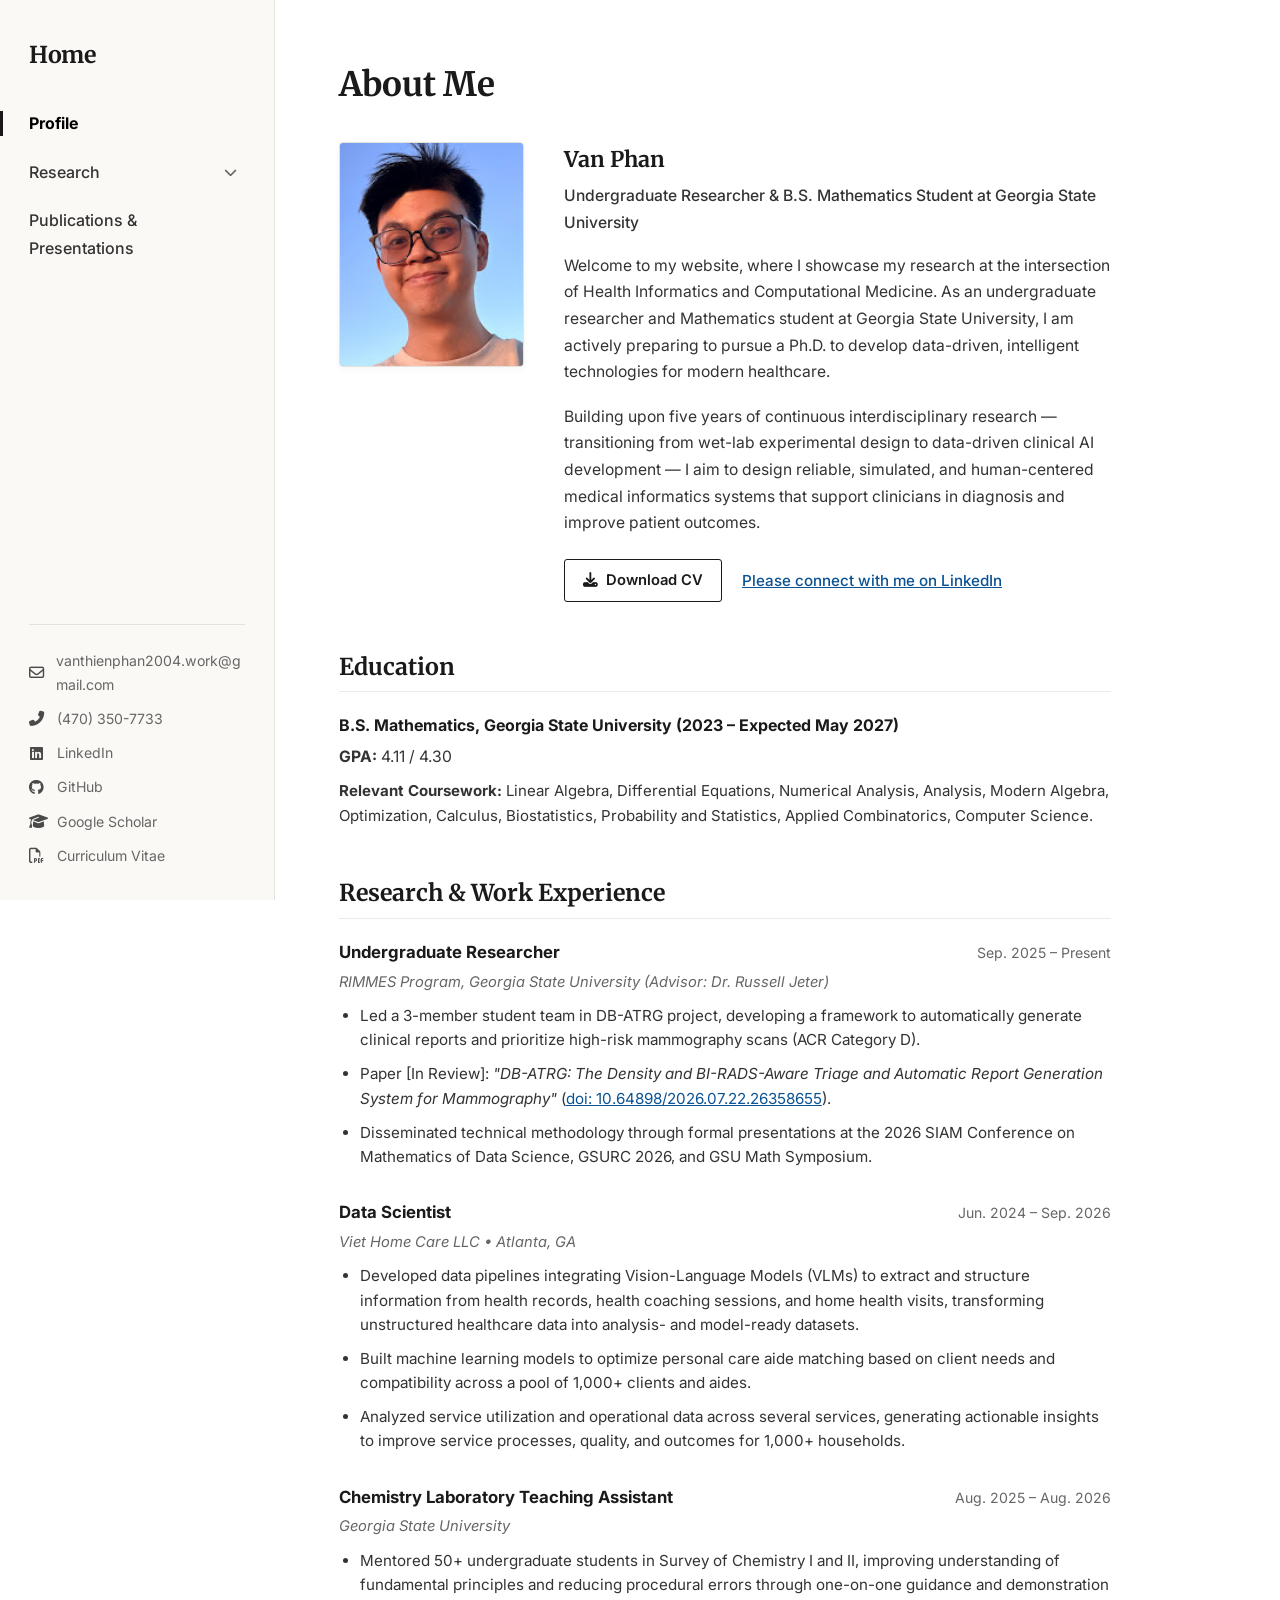
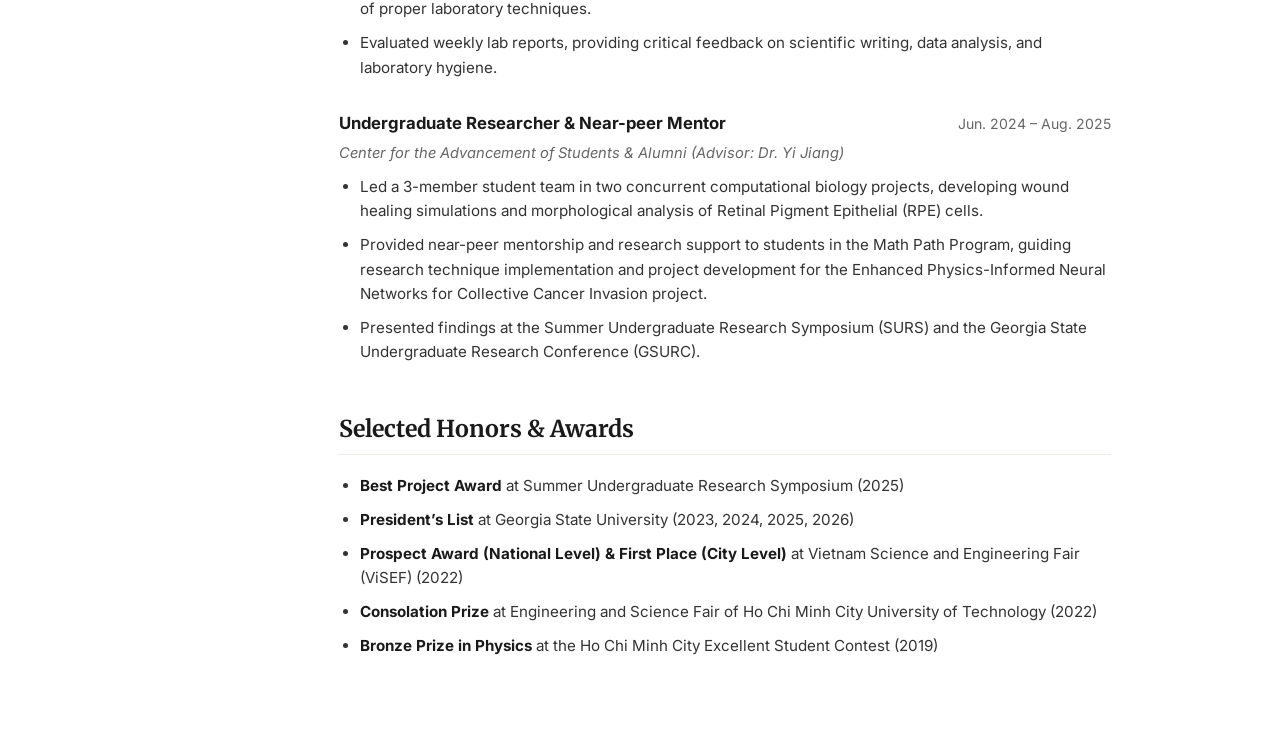
==== commit 78c38b1b: "Update Work Experience" ====
--- a/index.html
+++ b/index.html
@@ -50,11 +50,15 @@
                             </div>
                             <ul class="sub-nav-list">
                                 <li><a href="research/db-atrg.html" class="sub-nav-link">DB-ATRG Mammography</a></li>
-                                <li><a href="research/stroke-rehab.html" class="sub-nav-link">Time Series Classification</a></li>
-                                <li><a href="research/wound-healing.html" class="sub-nav-link">Modeling Wound Healing</a></li>
-                                <li><a href="research/rpe-morphology.html" class="sub-nav-link">Morphological Analysis</a></li>
+                                <li><a href="research/stroke-rehab.html" class="sub-nav-link">Time Series
+                                        Classification</a></li>
+                                <li><a href="research/wound-healing.html" class="sub-nav-link">Modeling Wound
+                                        Healing</a></li>
+                                <li><a href="research/rpe-morphology.html" class="sub-nav-link">Morphological
+                                        Analysis</a></li>
                                 <li><a href="research/pinns-cancer.html" class="sub-nav-link">Enhanced PINNs</a></li>
-                                <li><a href="research/acharan-sulfate.html" class="sub-nav-link">Laboratory Rearing Model</a></li>
+                                <li><a href="research/acharan-sulfate.html" class="sub-nav-link">Laboratory Rearing
+                                        Model</a></li>
                             </ul>
                         </li>
                         <li class="nav-item">
@@ -70,7 +74,8 @@
             <div class="sidebar-contact">
                 <ul class="contact-list">
                     <li class="contact-item">
-                        <a href="mailto:vanthienphan2004.work@gmail.com" onclick="copyEmail(event)" title="Click to copy email">
+                        <a href="mailto:vanthienphan2004.work@gmail.com" onclick="copyEmail(event)"
+                            title="Click to copy email">
                             <i class="far fa-envelope"></i>
                             <span>vanthienphan2004.work@gmail.com</span>
                         </a>
@@ -82,7 +87,8 @@
                         </a>
                     </li>
                     <li class="contact-item">
-                        <a href="https://www.linkedin.com/in/van-phan-241770242/" target="_blank" rel="noopener noreferrer">
+                        <a href="https://www.linkedin.com/in/van-phan-241770242/" target="_blank"
+                            rel="noopener noreferrer">
                             <i class="fab fa-linkedin"></i>
                             <span>LinkedIn</span>
                         </a>
@@ -94,7 +100,8 @@
                         </a>
                     </li>
                     <li class="contact-item">
-                        <a href="https://scholar.google.com/citations?view_op=list_works&hl=en&user=SaQCGggAAAAJ" target="_blank" rel="noopener noreferrer">
+                        <a href="https://scholar.google.com/citations?view_op=list_works&hl=en&user=SaQCGggAAAAJ"
+                            target="_blank" rel="noopener noreferrer">
                             <i class="fas fa-graduation-cap"></i>
                             <span>Google Scholar</span>
                         </a>
@@ -115,7 +122,7 @@
                 <!-- About Me Section -->
                 <section class="profile-section">
                     <h1 class="page-title">About Me</h1>
-                    
+
                     <div class="profile-header-grid">
                         <div class="profile-avatar-box">
                             <img src="images/profile_picture.JPG" alt="Van Phan" class="profile-avatar-img">
@@ -123,20 +130,28 @@
 
                         <div class="profile-bio-box">
                             <div class="profile-name">Van Phan</div>
-                            <div class="profile-role">Undergraduate Researcher &amp; B.S. Mathematics Student at Georgia State University</div>
-                            
+                            <div class="profile-role">Undergraduate Researcher &amp; B.S. Mathematics Student at Georgia
+                                State University</div>
+
                             <p>
-                                Welcome to my website, where I showcase my research at the intersection of Health Informatics and Computational Medicine. As an undergraduate researcher and Mathematics student at Georgia State University, I am actively preparing to pursue a Ph.D. to develop data-driven, intelligent technologies for modern healthcare.
+                                Welcome to my website, where I showcase my research at the intersection of Health
+                                Informatics and Computational Medicine. As an undergraduate researcher and Mathematics
+                                student at Georgia State University, I am actively preparing to pursue a Ph.D. to
+                                develop data-driven, intelligent technologies for modern healthcare.
                             </p>
                             <p>
-                                Building upon five years of continuous interdisciplinary research — transitioning from wet-lab experimental design to data-driven clinical AI development — I aim to design reliable, simulated, and human-centered medical informatics systems that support clinicians in diagnosis and improve patient outcomes.
+                                Building upon five years of continuous interdisciplinary research — transitioning from
+                                wet-lab experimental design to data-driven clinical AI development — I aim to design
+                                reliable, simulated, and human-centered medical informatics systems that support
+                                clinicians in diagnosis and improve patient outcomes.
                             </p>
 
                             <div class="profile-actions">
                                 <a href="VanPhan_Resume.pdf" class="btn-cv" target="_blank" rel="noopener noreferrer">
                                     <i class="fas fa-download"></i> Download CV
                                 </a>
-                                <a href="https://www.linkedin.com/in/van-phan-241770242/" class="btn-link-action" target="_blank" rel="noopener noreferrer">
+                                <a href="https://www.linkedin.com/in/van-phan-241770242/" class="btn-link-action"
+                                    target="_blank" rel="noopener noreferrer">
                                     Please connect with me on LinkedIn
                                 </a>
                             </div>
@@ -148,10 +163,13 @@
                 <section class="education-section">
                     <h2 class="block-title">Education</h2>
                     <div class="education-block">
-                        <div class="education-title">B.S. Mathematics, Georgia State University (2023 – Expected May 2027)</div>
+                        <div class="education-title">B.S. Mathematics, Georgia State University (2023 – Expected May
+                            2027)</div>
                         <p style="margin-bottom: 0.5rem;"><strong>GPA:</strong> 4.11 / 4.30</p>
                         <p class="coursework-text">
-                            <strong>Relevant Coursework:</strong> Linear Algebra, Differential Equations, Numerical Analysis, Analysis, Modern Algebra, Optimization, Calculus, Biostatistics, Probability and Statistics, Applied Combinatorics, Computer Science.
+                            <strong>Relevant Coursework:</strong> Linear Algebra, Differential Equations, Numerical
+                            Analysis, Analysis, Modern Algebra, Optimization, Calculus, Biostatistics, Probability and
+                            Statistics, Applied Combinatorics, Computer Science.
                         </p>
                     </div>
                 </section>
@@ -166,11 +184,38 @@
                             <div class="experience-title">Undergraduate Researcher</div>
                             <div class="experience-date">Sep. 2025 – Present</div>
                         </div>
-                        <div class="experience-org">RIMMES Program, Georgia State University (Advisor: Dr. Russell Jeter)</div>
-                        <ul class="academic-list">
-                            <li>Led a 3-member student team in DB-ATRG project, developing a framework to automatically generate clinical reports and prioritize high-risk mammography scans (ACR Category D).</li>
-                            <li>Paper [In Review]: <em>"DB-ATRG: The Density and BI-RADS-Aware Triage and Automatic Report Generation System for Mammography"</em> (<a href="https://doi.org/10.64898/2026.07.22.26358655" target="_blank" class="text-link">doi: 10.64898/2026.07.22.26358655</a>).</li>
-                            <li>Disseminated technical methodology through formal presentations at the 2026 SIAM Conference on Mathematics of Data Science, GSURC 2026, and GSU Math Symposium.</li>
+                        <div class="experience-org">RIMMES Program, Georgia State University (Advisor: Dr. Russell
+                            Jeter)</div>
+                        <ul class="academic-list">
+                            <li>Led a 3-member student team in DB-ATRG project, developing a framework to automatically
+                                generate clinical reports and prioritize high-risk mammography scans (ACR Category D).
+                            </li>
+                            <li>Paper [In Review]: <em>"DB-ATRG: The Density and BI-RADS-Aware Triage and Automatic
+                                    Report Generation System for Mammography"</em> (<a
+                                    href="https://doi.org/10.64898/2026.07.22.26358655" target="_blank"
+                                    class="text-link">doi: 10.64898/2026.07.22.26358655</a>).</li>
+                            <li>Disseminated technical methodology through formal presentations at the 2026 SIAM
+                                Conference on Mathematics of Data Science, GSURC 2026, and GSU Math Symposium.</li>
+                        </ul>
+                    </div>
+
+                    <!-- Viet Home Care LLC -->
+                    <div class="experience-block">
+                        <div class="experience-header">
+                            <div class="experience-title">Data Scientist</div>
+                            <div class="experience-date">Jun. 2024 – Sep. 2026</div>
+                        </div>
+                        <div class="experience-org">Viet Home Care LLC &bull; Atlanta, GA</div>
+                        <ul class="academic-list">
+                            <li>Developed data pipelines integrating Vision-Language Models (VLMs) to extract and
+                                structure information from health records, health coaching sessions, and home health
+                                visits, transforming unstructured healthcare data into analysis- and model-ready
+                                datasets.</li>
+                            <li>Built machine learning models to optimize personal care aide matching based on client
+                                needs and compatibility across a pool of 1,000+ clients and aides.</li>
+                            <li>Analyzed service utilization and operational data across several services, generating
+                                actionable insights to improve service processes, quality, and outcomes for 1,000+
+                                households.</li>
                         </ul>
                     </div>
 
@@ -178,14 +223,18 @@
                     <div class="experience-block">
                         <div class="experience-header">
                             <div class="experience-title">Chemistry Laboratory Teaching Assistant</div>
-                            <div class="experience-date">Aug. 2025 – Present</div>
+                            <div class="experience-date">Aug. 2025 – Aug. 2026</div>
                         </div>
                         <div class="experience-org">Georgia State University</div>
                         <ul class="academic-list">
-                            <li>Mentored 50+ undergraduate students in Survey of Chemistry I and II, improving understanding of fundamental principles and reducing procedural errors through one-on-one guidance and demonstration of proper laboratory techniques.</li>
-                            <li>Evaluated weekly lab reports, providing critical feedback on scientific writing, data analysis, and laboratory hygiene.</li>
-                        </ul>
-                    </div>
+                            <li>Mentored 50+ undergraduate students in Survey of Chemistry I and II, improving
+                                understanding of fundamental principles and reducing procedural errors through
+                                one-on-one guidance and demonstration of proper laboratory techniques.</li>
+                            <li>Evaluated weekly lab reports, providing critical feedback on scientific writing, data
+                                analysis, and laboratory hygiene.</li>
+                        </ul>
+                    </div>
+
 
                     <!-- CASA -->
                     <div class="experience-block">
@@ -193,11 +242,17 @@
                             <div class="experience-title">Undergraduate Researcher &amp; Near-peer Mentor</div>
                             <div class="experience-date">Jun. 2024 – Aug. 2025</div>
                         </div>
-                        <div class="experience-org">Center for the Advancement of Students &amp; Alumni (Advisor: Dr. Yi Jiang)</div>
-                        <ul class="academic-list">
-                            <li>Led a 3-member student team in two concurrent computational biology projects, developing wound healing simulations and morphological analysis of Retinal Pigment Epithelial (RPE) cells.</li>
-                            <li>Provided near-peer mentorship and research support to students in the Math Path Program, guiding research technique implementation and project development for the Enhanced Physics-Informed Neural Networks for Collective Cancer Invasion project.</li>
-                            <li>Presented findings at the Summer Undergraduate Research Symposium (SURS) and the Georgia State Undergraduate Research Conference (GSURC).</li>
+                        <div class="experience-org">Center for the Advancement of Students &amp; Alumni (Advisor: Dr. Yi
+                            Jiang)</div>
+                        <ul class="academic-list">
+                            <li>Led a 3-member student team in two concurrent computational biology projects, developing
+                                wound healing simulations and morphological analysis of Retinal Pigment Epithelial (RPE)
+                                cells.</li>
+                            <li>Provided near-peer mentorship and research support to students in the Math Path Program,
+                                guiding research technique implementation and project development for the Enhanced
+                                Physics-Informed Neural Networks for Collective Cancer Invasion project.</li>
+                            <li>Presented findings at the Summer Undergraduate Research Symposium (SURS) and the Georgia
+                                State Undergraduate Research Conference (GSURC).</li>
                         </ul>
                     </div>
                 </section>
@@ -208,9 +263,12 @@
                     <ul class="academic-list">
                         <li><strong>Best Project Award</strong> at Summer Undergraduate Research Symposium (2025)</li>
                         <li><strong>President’s List</strong> at Georgia State University (2023, 2024, 2025, 2026)</li>
-                        <li><strong>Prospect Award (National Level) &amp; First Place (City Level)</strong> at Vietnam Science and Engineering Fair (ViSEF) (2022)</li>
-                        <li><strong>Consolation Prize</strong> at Engineering and Science Fair of Ho Chi Minh City University of Technology (2022)</li>
-                        <li><strong>Bronze Prize in Physics</strong> at the Ho Chi Minh City Excellent Student Contest (2019)</li>
+                        <li><strong>Prospect Award (National Level) &amp; First Place (City Level)</strong> at Vietnam
+                            Science and Engineering Fair (ViSEF) (2022)</li>
+                        <li><strong>Consolation Prize</strong> at Engineering and Science Fair of Ho Chi Minh City
+                            University of Technology (2022)</li>
+                        <li><strong>Bronze Prize in Physics</strong> at the Ho Chi Minh City Excellent Student Contest
+                            (2019)</li>
                     </ul>
                 </section>
             </div>
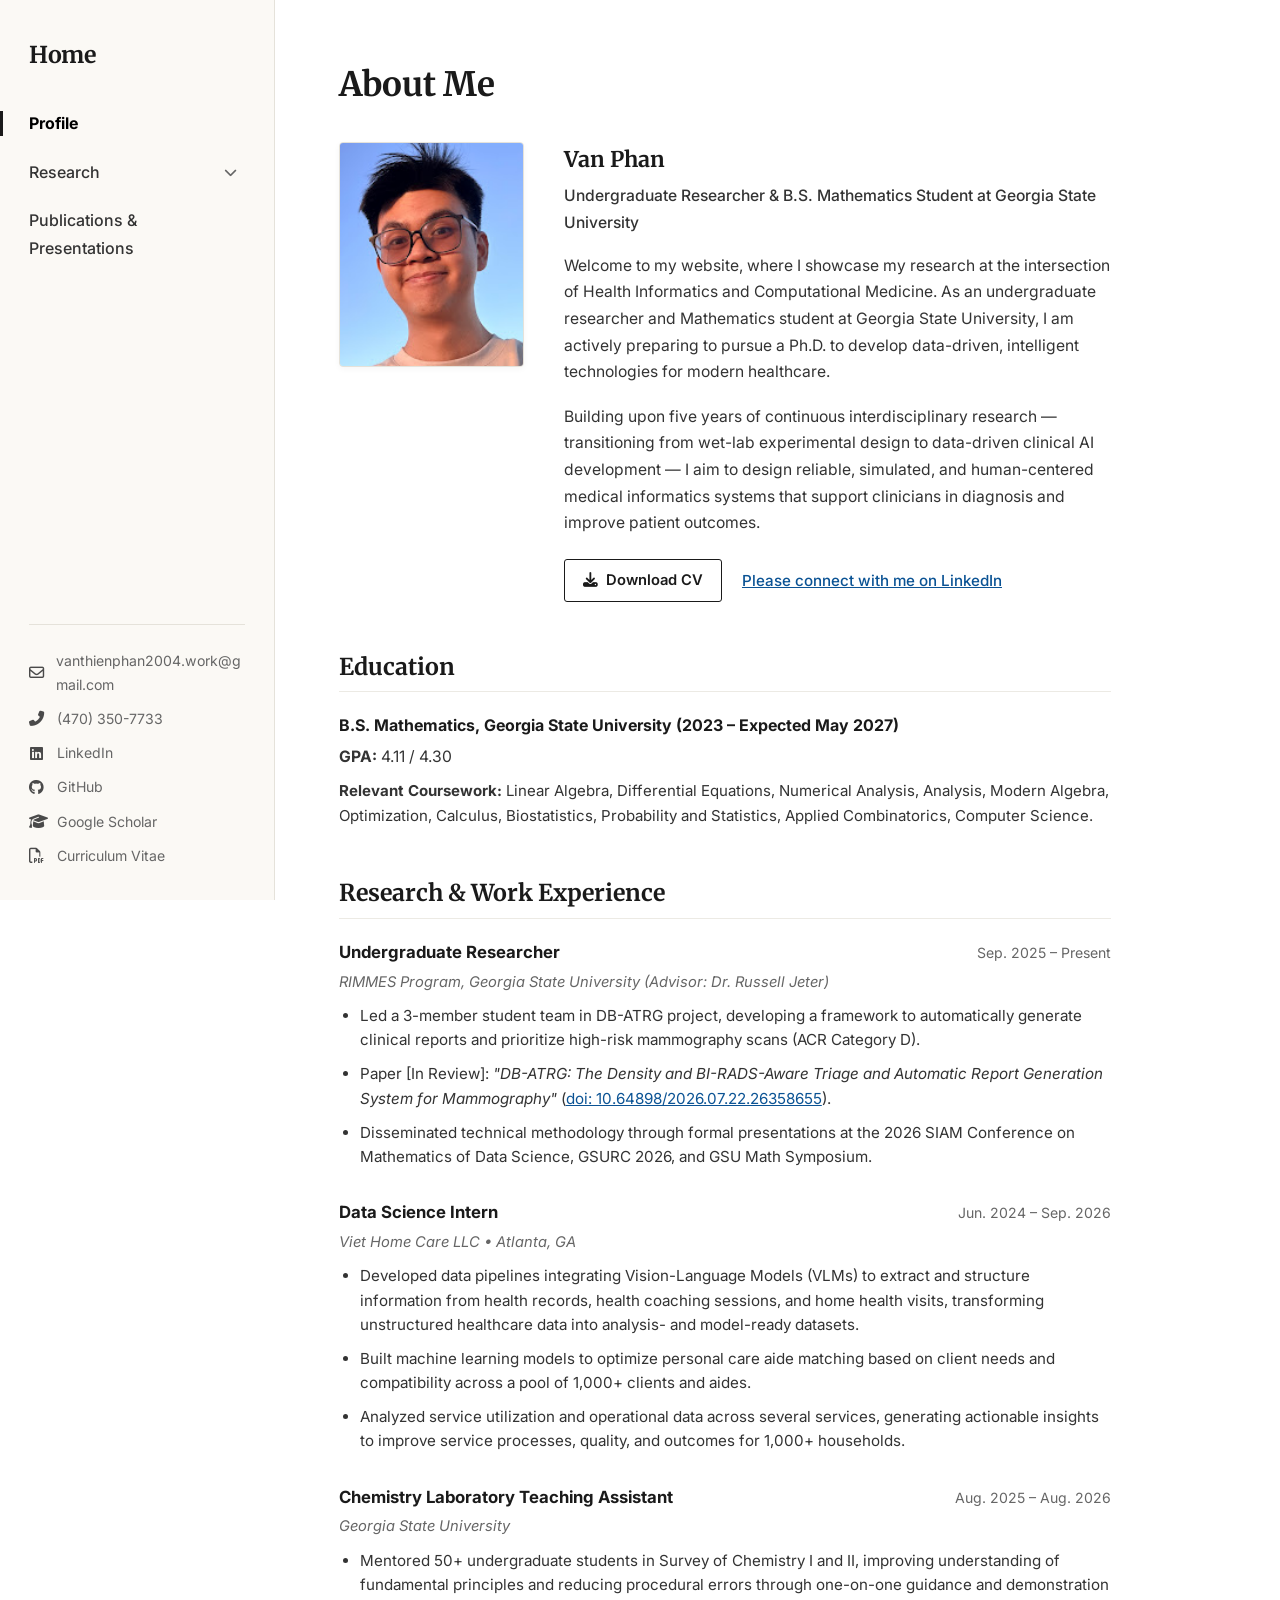
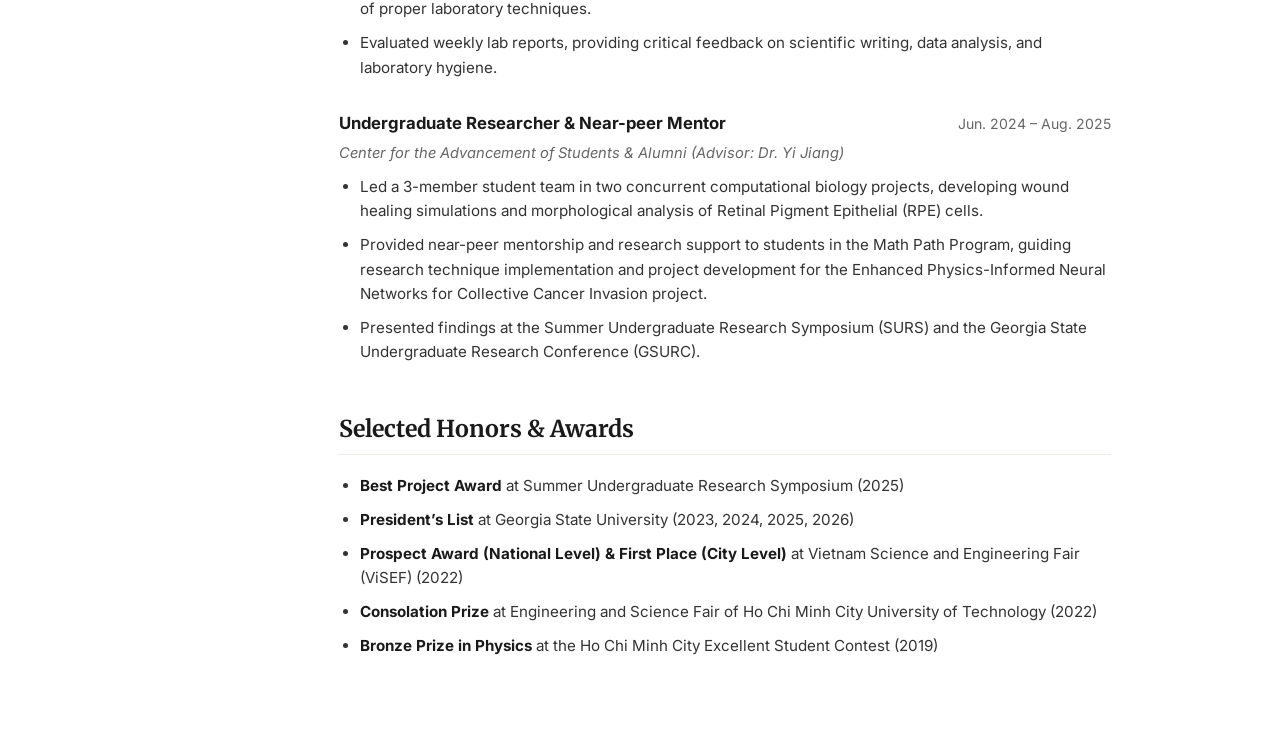
==== commit 111748ee: "Update role title at Viet Home Care and new CV" ====
--- a/index.html
+++ b/index.html
@@ -50,8 +50,8 @@
                             </div>
                             <ul class="sub-nav-list">
                                 <li><a href="research/db-atrg.html" class="sub-nav-link">DB-ATRG Mammography</a></li>
-                                <li><a href="research/stroke-rehab.html" class="sub-nav-link">Time Series
-                                        Classification</a></li>
+                                <!-- <li><a href="research/stroke-rehab.html" class="sub-nav-link">Time Series
+                                        Classification</a></li> -->
                                 <li><a href="research/wound-healing.html" class="sub-nav-link">Modeling Wound
                                         Healing</a></li>
                                 <li><a href="research/rpe-morphology.html" class="sub-nav-link">Morphological
@@ -107,7 +107,7 @@
                         </a>
                     </li>
                     <li class="contact-item">
-                        <a href="VanPhan_Resume.pdf" target="_blank" rel="noopener noreferrer">
+                        <a href="VanPhan_CV.pdf" target="_blank" rel="noopener noreferrer">
                             <i class="far fa-file-pdf"></i>
                             <span>Curriculum Vitae</span>
                         </a>
@@ -147,7 +147,7 @@
                             </p>
 
                             <div class="profile-actions">
-                                <a href="VanPhan_Resume.pdf" class="btn-cv" target="_blank" rel="noopener noreferrer">
+                                <a href="VanPhan_CV.pdf" class="btn-cv" target="_blank" rel="noopener noreferrer">
                                     <i class="fas fa-download"></i> Download CV
                                 </a>
                                 <a href="https://www.linkedin.com/in/van-phan-241770242/" class="btn-link-action"
@@ -202,7 +202,7 @@
                     <!-- Viet Home Care LLC -->
                     <div class="experience-block">
                         <div class="experience-header">
-                            <div class="experience-title">Data Scientist</div>
+                            <div class="experience-title">Data Science Intern</div>
                             <div class="experience-date">Jun. 2024 – Sep. 2026</div>
                         </div>
                         <div class="experience-org">Viet Home Care LLC &bull; Atlanta, GA</div>
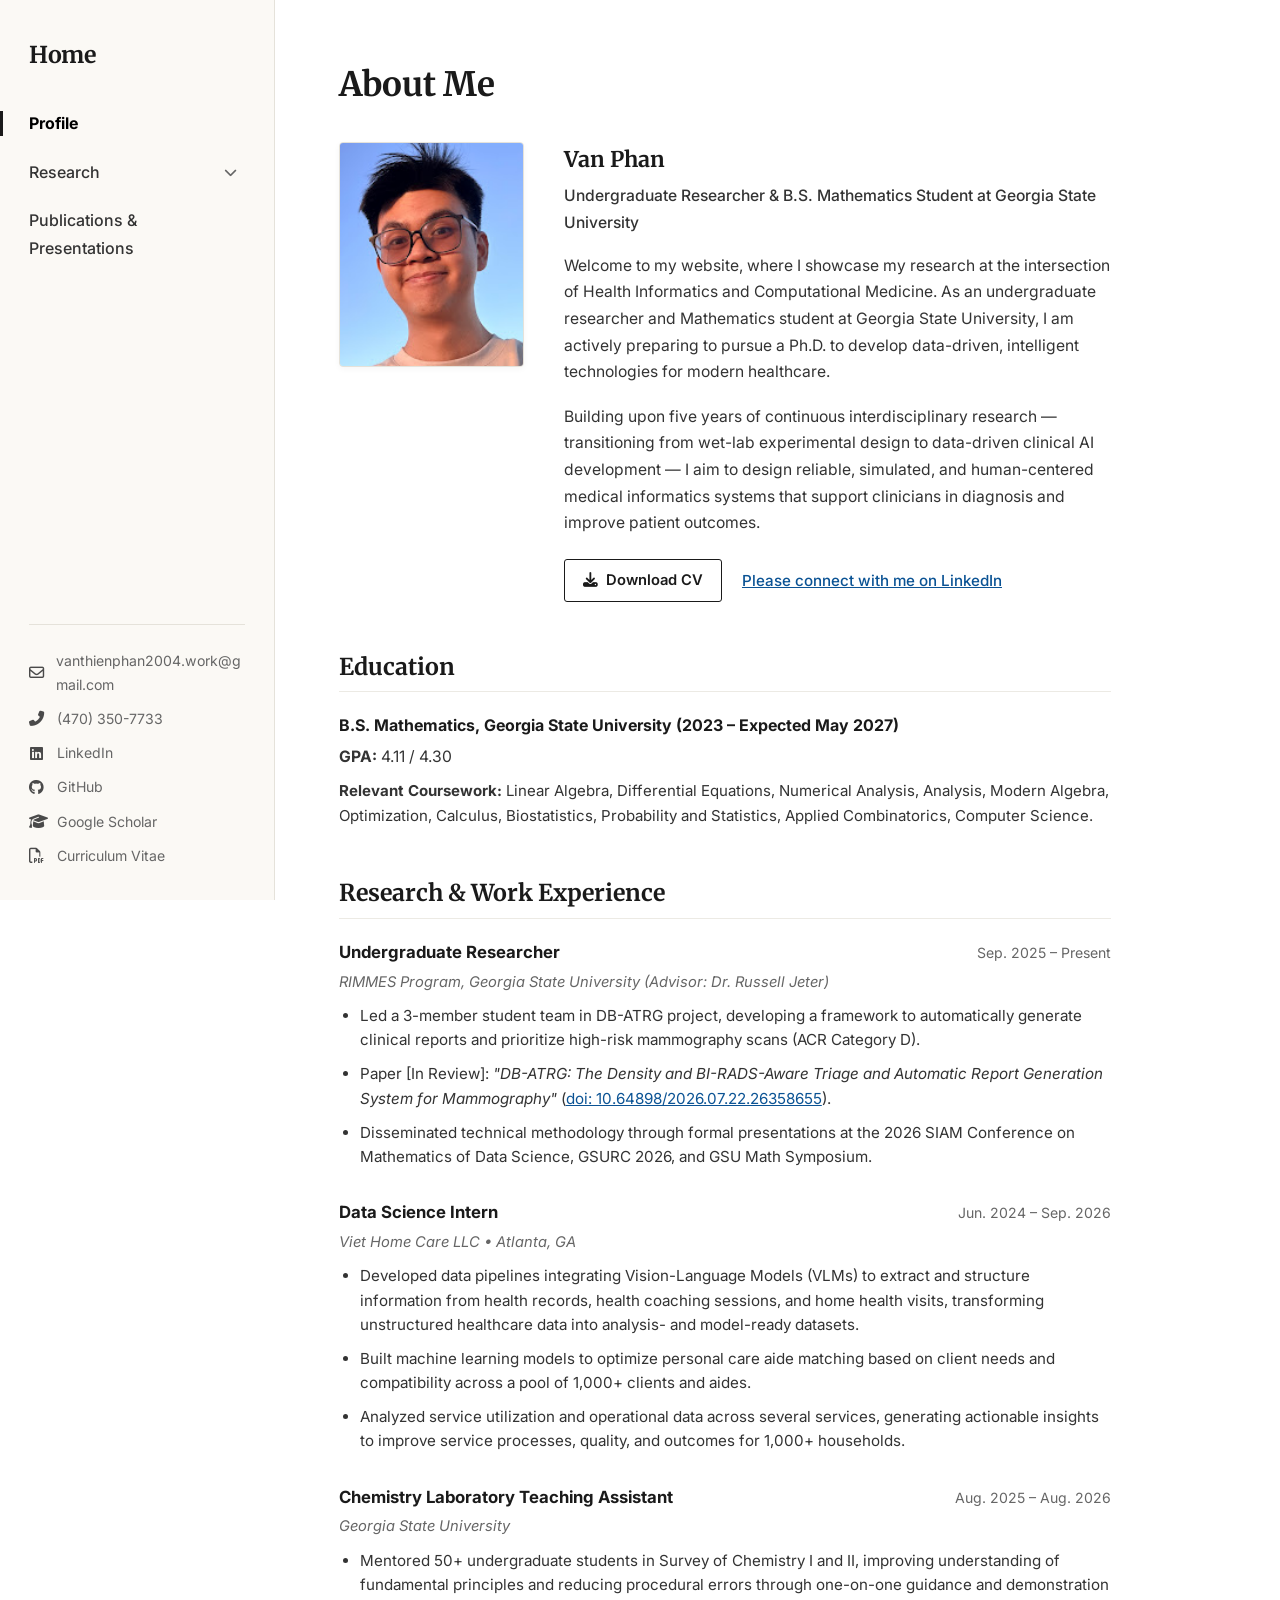
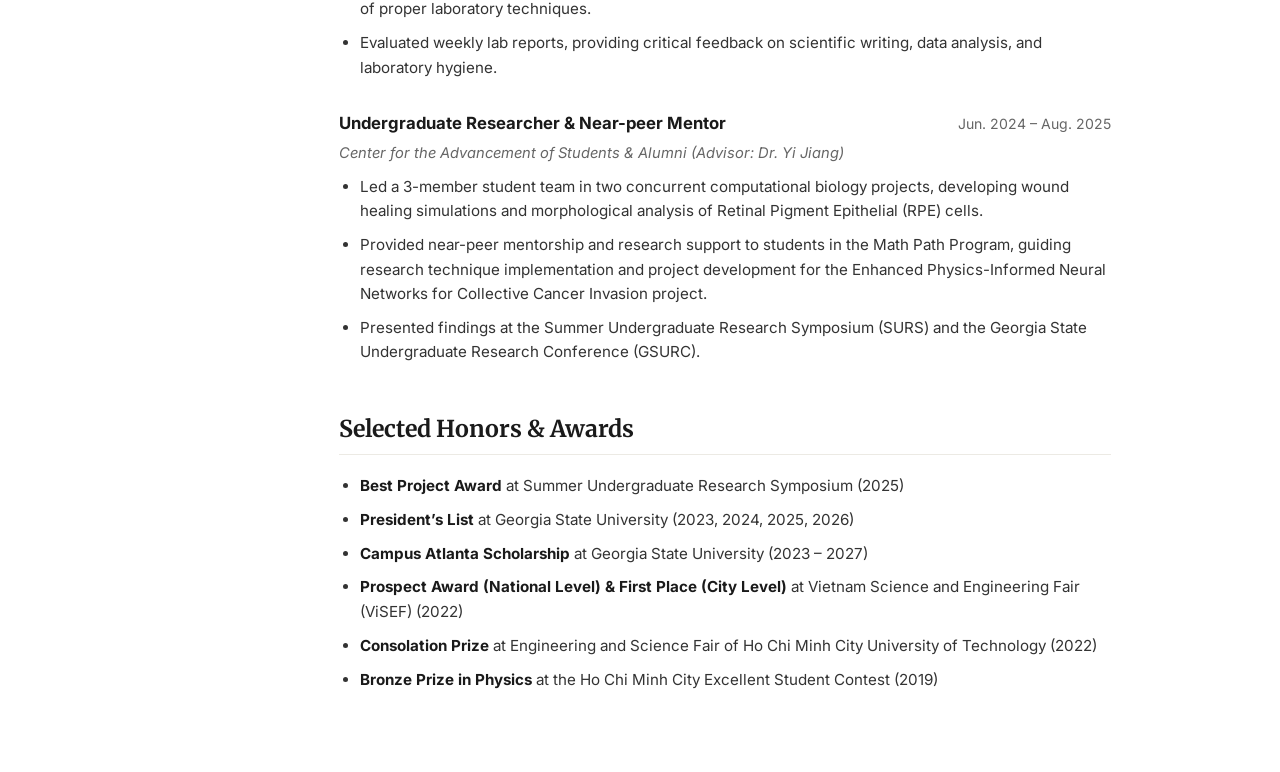
==== commit 07638dcc: "new patient lift project and CV" ====
--- a/index.html
+++ b/index.html
@@ -59,6 +59,7 @@
                                 <li><a href="research/pinns-cancer.html" class="sub-nav-link">Enhanced PINNs</a></li>
                                 <li><a href="research/acharan-sulfate.html" class="sub-nav-link">Laboratory Rearing
                                         Model</a></li>
+                                <li><a href="research/patient-lift.html" class="sub-nav-link">Patient Lift System</a></li>
                             </ul>
                         </li>
                         <li class="nav-item">
@@ -263,6 +264,7 @@
                     <ul class="academic-list">
                         <li><strong>Best Project Award</strong> at Summer Undergraduate Research Symposium (2025)</li>
                         <li><strong>President’s List</strong> at Georgia State University (2023, 2024, 2025, 2026)</li>
+                        <li><strong>Campus Atlanta Scholarship</strong> at Georgia State University (2023 – 2027)</li>
                         <li><strong>Prospect Award (National Level) &amp; First Place (City Level)</strong> at Vietnam
                             Science and Engineering Fair (ViSEF) (2022)</li>
                         <li><strong>Consolation Prize</strong> at Engineering and Science Fair of Ho Chi Minh City
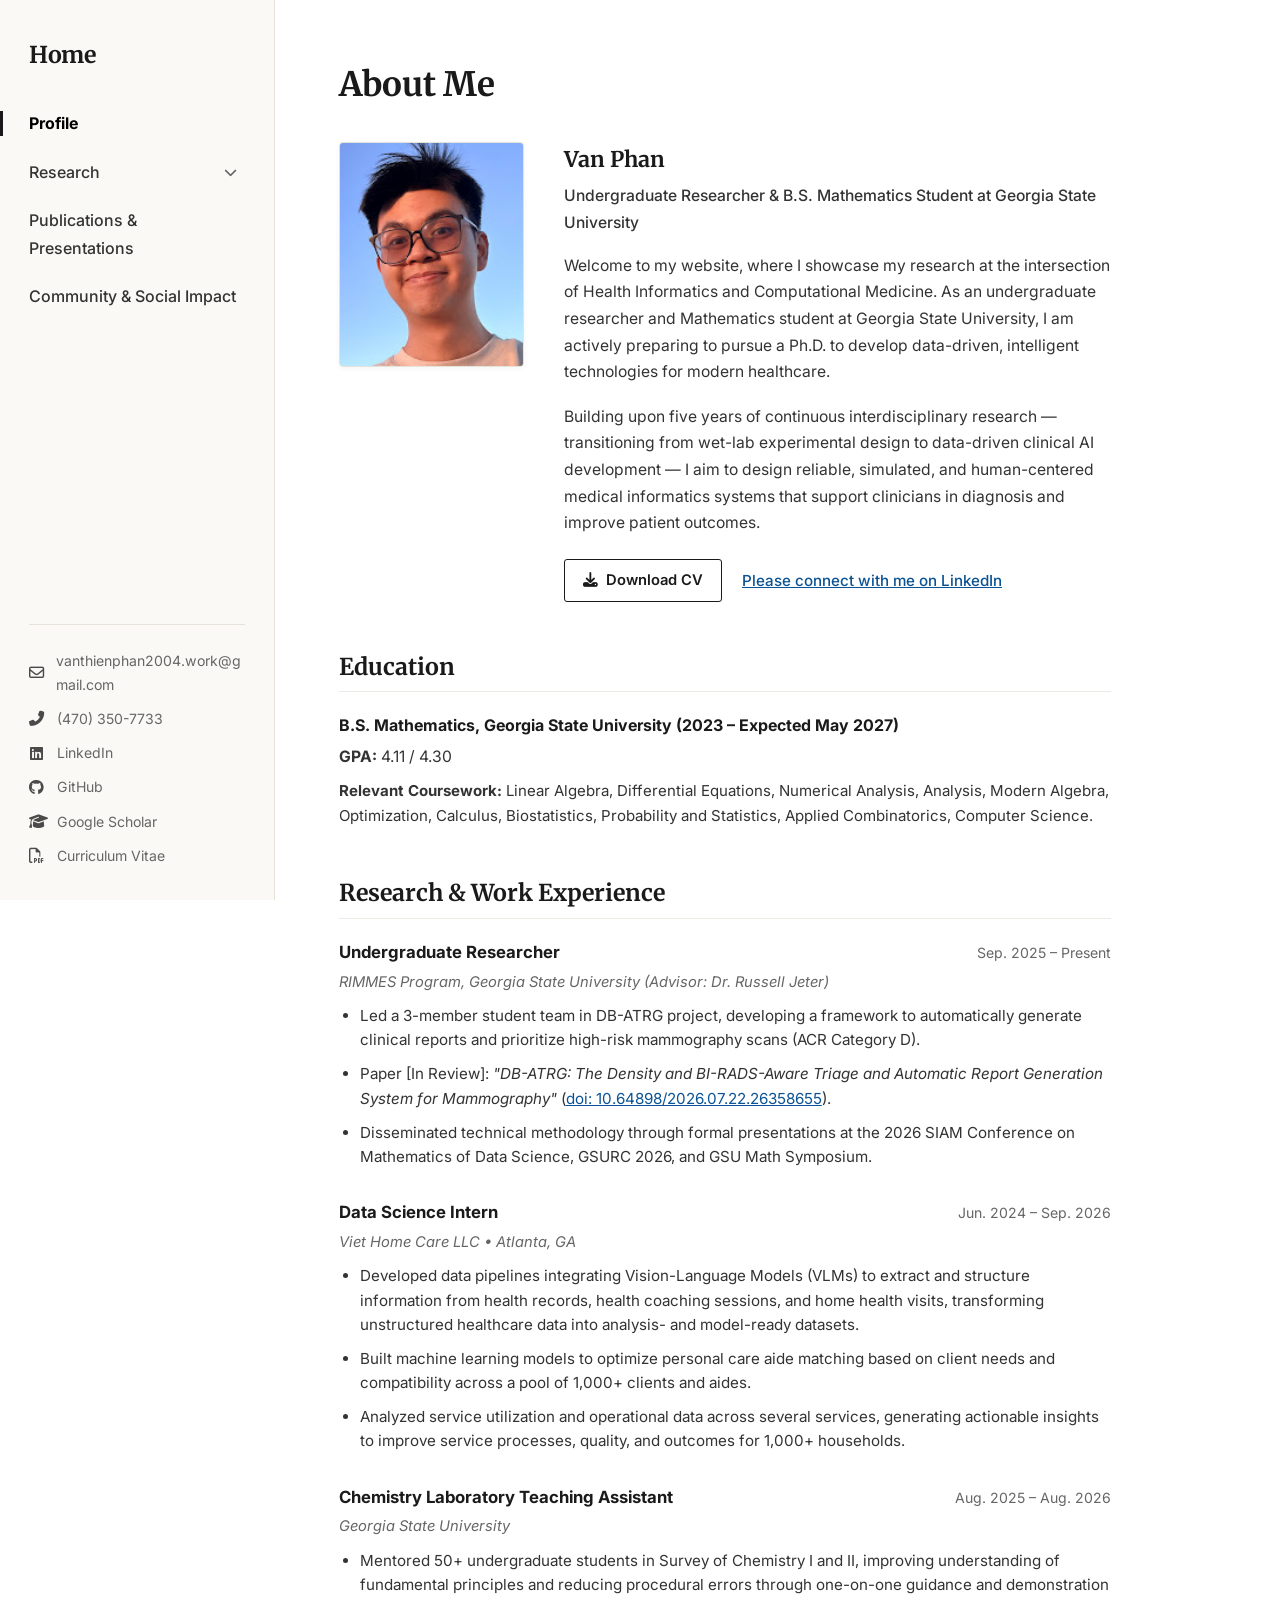
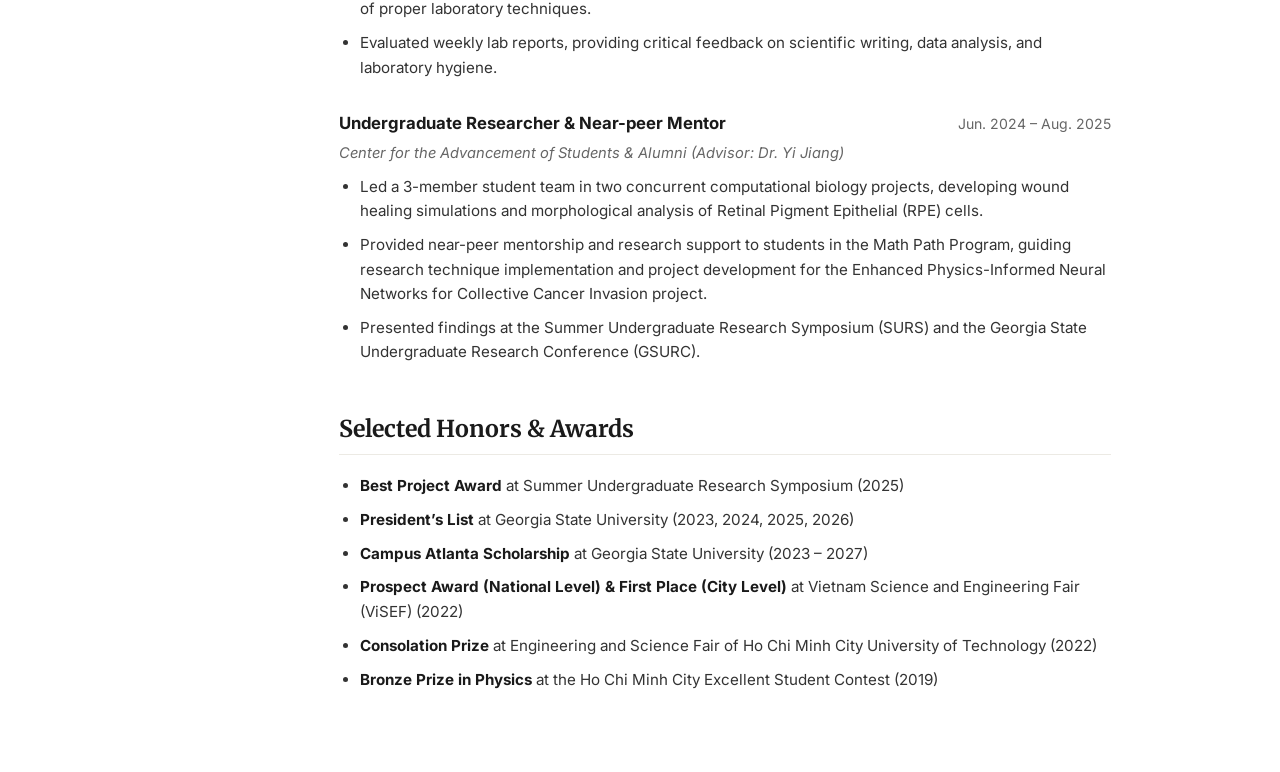
==== commit 2587088f: "Update new Social Impacts section" ====
--- a/index.html
+++ b/index.html
@@ -50,8 +50,7 @@
                             </div>
                             <ul class="sub-nav-list">
                                 <li><a href="research/db-atrg.html" class="sub-nav-link">DB-ATRG Mammography</a></li>
-                                <!-- <li><a href="research/stroke-rehab.html" class="sub-nav-link">Time Series
-                                        Classification</a></li> -->
+                                <li><a href="research/stroke-rehab.html" class="sub-nav-link">Time Series Classification</a></li>
                                 <li><a href="research/wound-healing.html" class="sub-nav-link">Modeling Wound
                                         Healing</a></li>
                                 <li><a href="research/rpe-morphology.html" class="sub-nav-link">Morphological
@@ -65,6 +64,11 @@
                         <li class="nav-item">
                             <div class="nav-link-row">
                                 <a href="publications.html" class="nav-link">Publications &amp; Presentations</a>
+                            </div>
+                        </li>
+                        <li class="nav-item">
+                            <div class="nav-link-row">
+                                <a href="social-impact.html" class="nav-link">Community &amp; Social Impact</a>
                             </div>
                         </li>
                     </ul>
